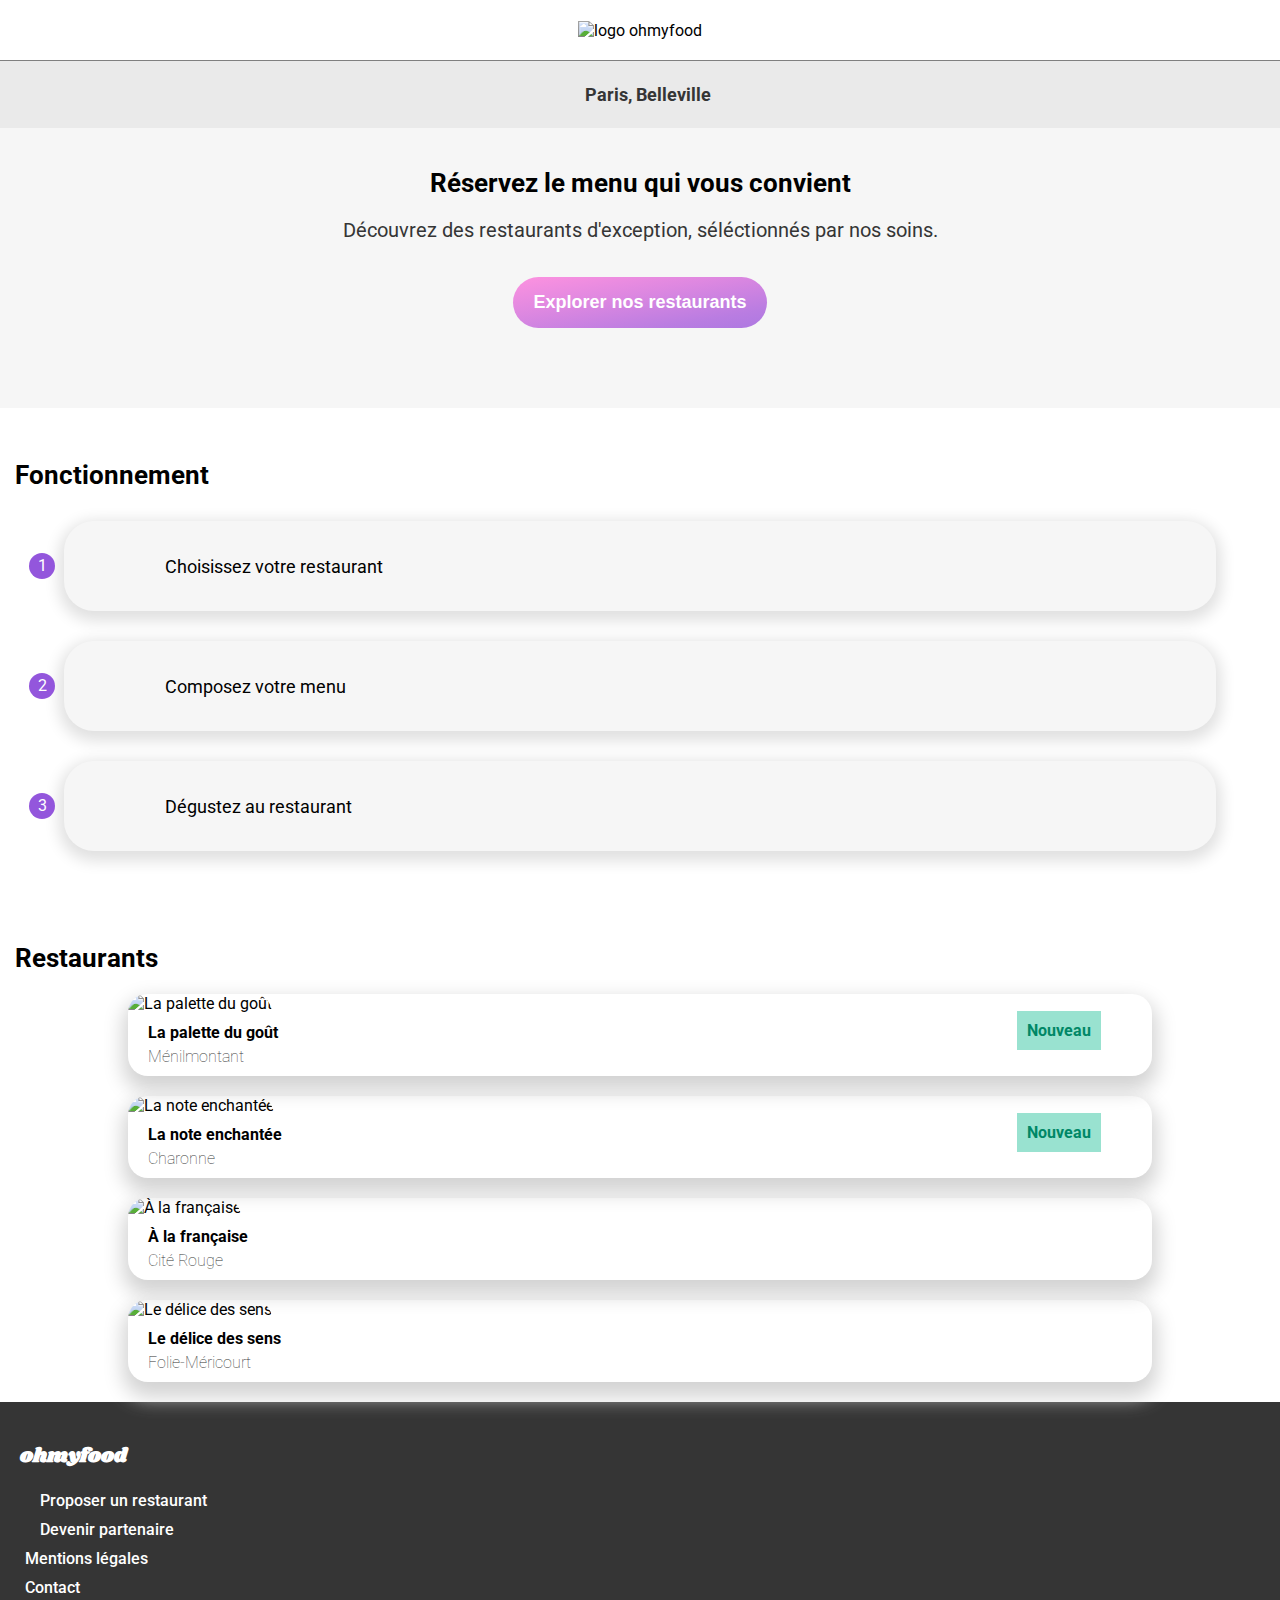
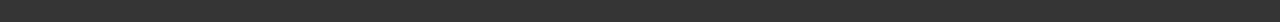
==== index.html @ 03c03e6a "creation footer" ====
<!DOCTYPE html>
<html lang="fr">
  <head>
    <meta charset="utf-8" />
    <meta name="viewport" content="width=device-width, initial-scale=1.0" />
    <meta name="title" content="Ohmyfood" />
    <meta name="description" content="Réservation de repas" />
    <title>Ohmyfood, trouvez le restaurant qu'il vous faut</title>
    <link rel="stylesheet" href="./css/styles.css" />
    <link rel="icon" href="./assets/logo/favicon.png" />
    <link
      rel="icon"
      type="image/png"
      sizes="32x32"
      href="./images/logo/favicon-32x32.png"
    />
    <link
      rel="icon"
      type="image/png"
      sizes="16x16"
      href="./images/logo/favicon-16x16.png"
    />
    <link
      rel="apple-touch-icon"
      sizes="180x180"
      href="./images/logo/favicon-180x180.png"
    />

    <link rel="stylesheet" href="style/normalize.css" />
    <link rel="stylesheet" href="style/style.css" />
    <script
      defer
      src="https://use.fontawesome.com/releases/v5.15.4/js/all.js"
      integrity="sha384-rOA1PnstxnOBLzCLMcre8ybwbTmemjzdNlILg8O7z1lUkLXozs4DHonlDtnE7fpc"
      crossorigin="anonymous"
    ></script>
  </head>
  <body>
    <header class="header">
      <a class="header__arrow" href="index.html">
        <i class="fas fa-arrow-left"></i
      ></a>
      <img
        class="header__logo"
        src="./images/logo/ohmyfood@2x.svg"
        alt="logo ohmyfood"
      />
    </header>

    <main class="main-wrapper">
      <section class="explore">
        <div class="banner-location">
          <i class="banner-location__icon fas fa-map-marker-alt"></i>
          <p class="banner-location__city">Paris, Belleville</p>
        </div>
        <div class="reserve">
          <h1 class="reserve__title">Réservez le menu qui vous convient</h1>
          <p class="reserve__subtitle">
            Découvrez des restaurants d'exception, séléctionnés par nos soins.
          </p>
          <button class="button-explore">Explorer nos restaurants</button>
        </div>
      </section>
      <section class="operations">
        <h2 class="operations__title">Fonctionnement</h2>
        <div class="operations__rows">
          <div class="operation-row">
            <span class="operation-row__step">1</span>
            <i class="operation-row__icon fas fa-mobile-alt"></i>
            <span class="operation-row__text">Choisissez votre restaurant</span>
          </div>
          <div class="operation-row">
            <span class="operation-row__step">2</span>
            <i class="operation-row__icon fas fa-list-ul"></i>
            <span class="operation-row__text">Composez votre menu</span>
          </div>
          <div class="operation-row">
            <span class="operation-row__step">3</span>
            <i class="operation-row__icon fas fa-store"></i>
            <span class="operation-row__text">Dégustez au restaurant</span>
          </div>
        </div>
      </section>
      <section class="restaurants">
        <h2 class="restaurants__title">Restaurants</h2>
        <div class="restaurants__cards">
          <div class="restaurant-card">
            <div class="restaurant-card__image">
              <img
                src="./images/restaurants/jay-wennington-N_Y88TWmGwA-unsplash.jpg"
                alt="La palette du goût"
              />
              <p class="restaurant-card__image__new">Nouveau</p>
            </div>
            <div class="restaurant-card__infos">
              <div class="restaurant-card__infos__text">
                <p class="restaurant-card__infos__text__title">
                  La palette du goût
                </p>
                <p class="restaurant-card__infos__text__address">
                  Ménilmontant
                </p>
              </div>
              <i class="restaurant-card__infos__heart far fa-heart"></i>
            </div>
          </div>

          <div class="restaurant-card">
            <div class="restaurant-card__image">
              <img
                src="./images/restaurants/stil-u2Lp8tXIcjw-unsplash.jpg"
                alt="La note enchantée"
              />
              <p class="restaurant-card__image__new">Nouveau</p>
            </div>
            <div class="restaurant-card__infos">
              <div class="restaurant-card__infos__text">
                <p class="restaurant-card__infos__text__title">
                  La note enchantée
                </p>
                <p class="restaurant-card__infos__text__address">Charonne</p>
              </div>
              <i class="restaurant-card__infos__heart far fa-heart"></i>
            </div>
          </div>

          <div class="restaurant-card">
            <div class="restaurant-card__image">
              <img
                src="./images/restaurants/toa-heftiba-DQKerTsQwi0-unsplash.jpg"
                alt="À la française"
              />
            </div>
            <div class="restaurant-card__infos">
              <div class="restaurant-card__infos__text">
                <p class="restaurant-card__infos__text__title">
                  À la française
                </p>
                <p class="restaurant-card__infos__text__address">Cité Rouge</p>
              </div>
              <i class="restaurant-card__infos__heart far fa-heart"></i>
            </div>
          </div>

          <div class="restaurant-card">
            <div class="restaurant-card__image">
              <img
                src="images/restaurants/louis-hansel-shotsoflouis-qNBGVyOCY8Q-unsplash.jpg"
                alt="Le délice des sens"
              />
            </div>
            <div class="restaurant-card__infos">
              <div class="restaurant-card__infos__text">
                <p class="restaurant-card__infos__text__title">
                  Le délice des sens
                </p>
                <p class="restaurant-card__infos__text__address">
                  Folie-Méricourt
                </p>
              </div>
              <i class="restaurant-card__infos__heart far fa-heart"></i>
            </div>
          </div>
        </div>
      </section>
    </main>

    <footer class="footer">
      <h5 class="footer__title">ohmyfood</h5>
      <p class="footer__text">
        <i class="fas fa-utensils"></i>
        <span>Proposer un restaurant</span>
      </p>
      <p class="footer__text">
        <i class="fas fa-hands-helping"></i><span>Devenir partenaire</span>
      </p>
      <p class="footer__text">Mentions légales</p>
      <p class="footer__text"><a href="mailto:example@mail.com">Contact</a></p>
    </footer>
  </body>
</html>
---- css/styles.css ----
@import url("https://fonts.googleapis.com/css2?family=Roboto:ital,wght@0,100;0,300;0,400;0,500;0,700;0,900;1,100;1,300;1,400;1,500;1,700;1,900&family=Shrikhand&display=swap");
body {
  font-family: "Roboto", sans-serif;
  margin: 0;
  padding: 0;
}

h1 {
  font-family: "Shrikhand", cursive;
  font-size: 26px;
}

h2 {
  font-size: 26px;
  padding-left: 15px;
}

h3 {
  font-family: "Shrikhand", cursive;
}

h4 {
  font-family: "Shrikhand", cursive;
}

h5 {
  font-family: "Shrikhand", cursive;
}

.banner-location {
  display: flex;
  align-items: center;
  justify-content: center;
  background-color: #eaeaea;
  color: #353535;
}
.banner-location__city {
  font-weight: bold;
  padding: 5px;
  font-size: 18px;
}
.banner-location__icon {
  font-size: 18px;
  padding-right: 15px;
}

.button-explore {
  background: linear-gradient(170deg, rgba(255, 121, 218, 0.8) 0%, rgba(215, 108, 219, 0.8) 40%, rgba(170, 94, 220, 0.8) 80%, rgba(155, 89, 220, 0.8) 100%);
  padding: 15px;
  padding-left: 20px;
  padding-right: 20px;
  color: white;
  font-size: 18px;
  font-weight: 600;
  border-radius: 35px;
  border: 0px;
}

.operation-row {
  background-color: #f6f6f6;
  height: 90px;
  width: 90%;
  margin: 0 auto;
  margin-bottom: 30px;
  display: flex;
  align-items: center;
  position: relative;
  border-radius: 30px;
  box-shadow: 0px 5px 15px 5px #e0e0e0;
}
.operation-row__step {
  background-color: #9356dc;
  color: white;
  padding: 3px;
  width: 20px;
  height: 20px;
  display: flex;
  justify-content: center;
  border-radius: 100%;
  position: relative;
  left: -3%;
  margin-right: 15px;
}
.operation-row__icon {
  width: 40px;
  margin-right: 20px;
  color: #353535;
}
.operation-row__text {
  font-size: 18px;
}

.restaurant-card {
  flex-basis: 80%;
  display: flex;
  flex-direction: column;
  border-radius: 20px;
  box-shadow: 0px 10px 20px 5px lightgrey;
  margin-bottom: 20px;
}
.restaurant-card__image {
  flex-basis: 70%;
  position: relative;
}
.restaurant-card__image__new {
  background-color: #99e2d0;
  padding: 10px;
  color: #008766;
  position: absolute;
  top: 5%;
  right: 5%;
  font-weight: bold;
}
.restaurant-card__image img {
  border-radius: 20px 20px 0px 0px;
  object-fit: cover;
  width: 100%;
  height: 200px;
}
.restaurant-card__infos {
  flex-basis: 30%;
  display: flex;
  align-items: center;
  justify-content: space-between;
  padding-left: 20px;
  padding-right: 20px;
}
.restaurant-card__infos__text__title {
  padding: 0;
  margin: 0;
  font-size: 16px;
  font-weight: bold;
  margin-top: 10px;
}
.restaurant-card__infos__text__address {
  margin-top: 5px;
  margin-bottom: 10px;
  color: #353535;
  font-weight: 100;
}
.restaurant-card__infos__heart {
  font-size: 32px;
}

.header {
  display: flex;
  justify-content: center;
  align-items: center;
  border-bottom: 1px solid gray;
  height: 60px;
}
.header__arrow {
  position: absolute;
  left: 5%;
  color: black;
  font-size: 20px;
}

.footer {
  background-color: #353535;
  color: white;
  padding-top: 5px;
  padding-left: 20px;
  font-weight: 500;
  font-size: 18;
  display: flex;
  flex-direction: column;
  padding-bottom: 20px;
}
.footer__title {
  font-size: 20px;
  margin-bottom: 15px;
}
.footer__text {
  margin: 5px;
}
.footer__text span {
  padding-left: 15px;
}
.footer__text a {
  text-decoration: none;
  color: white;
  margin-left: 0;
}

.background img {
  height: 250px;
  width: 100%;
  object-fit: cover;
}

.operations {
  padding-top: 30px;
  padding-bottom: 40px;
}
.operations__title {
  padding-bottom: 10px;
}
.restaurants__cards {
  display: flex;
  justify-content: center;
  flex-wrap: wrap;
}

.reserve {
  text-align: center;
  margin: 0 auto;
  padding-left: 20px;
  padding-right: 20px;
  background-color: #f6f6f6;
  padding: 30px;
  padding-top: 40px;
  padding-bottom: 80px;
}
.reserve__title {
  font-family: "Roboto", sans-serif;
  margin-top: 0;
  padding-left: 50px;
  padding-right: 50px;
}
.reserve__subtitle {
  padding-bottom: 15px;
  font-size: 20px;
  color: #353535;
}

/*# sourceMappingURL=styles.css.map */
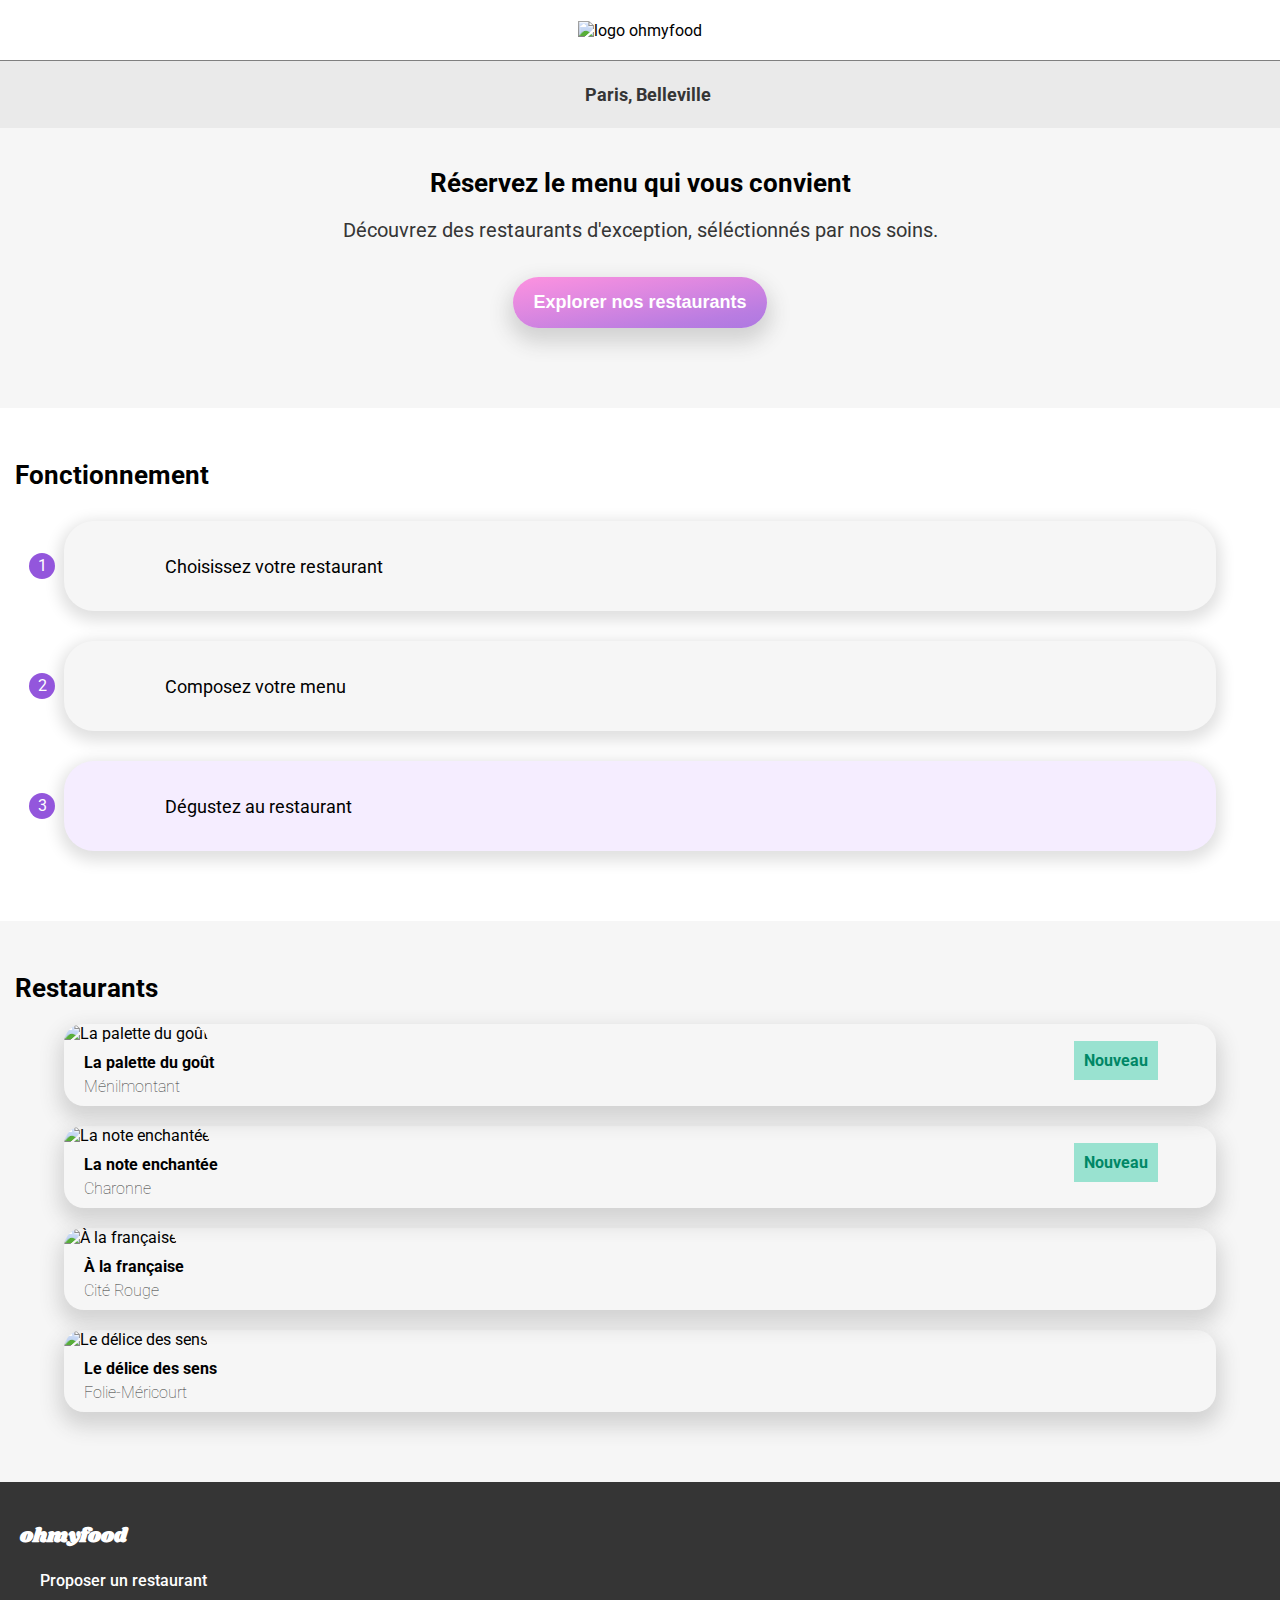
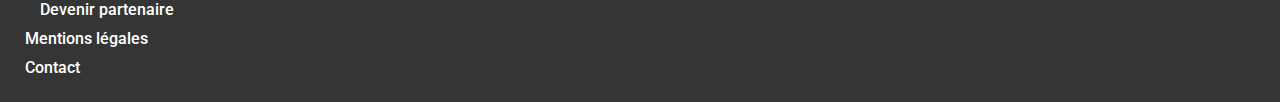
==== commit bff92485: "ajout gradient sur icone heart" ====
--- a/index.html
+++ b/index.html
@@ -29,17 +29,12 @@
     <link rel="stylesheet" href="style/normalize.css" />
     <link rel="stylesheet" href="style/style.css" />
     <script
-      defer
-      src="https://use.fontawesome.com/releases/v5.15.4/js/all.js"
-      integrity="sha384-rOA1PnstxnOBLzCLMcre8ybwbTmemjzdNlILg8O7z1lUkLXozs4DHonlDtnE7fpc"
+      src="https://kit.fontawesome.com/422528e6a9.js"
       crossorigin="anonymous"
     ></script>
   </head>
   <body>
     <header class="header">
-      <a class="header__arrow" href="index.html">
-        <i class="fas fa-arrow-left"></i
-      ></a>
       <img
         class="header__logo"
         src="./images/logo/ohmyfood@2x.svg"
@@ -58,7 +53,7 @@
           <p class="reserve__subtitle">
             Découvrez des restaurants d'exception, séléctionnés par nos soins.
           </p>
-          <button class="button-explore">Explorer nos restaurants</button>
+          <button class="button-submit">Explorer nos restaurants</button>
         </div>
       </section>
       <section class="operations">
@@ -74,9 +69,11 @@
             <i class="operation-row__icon fas fa-list-ul"></i>
             <span class="operation-row__text">Composez votre menu</span>
           </div>
-          <div class="operation-row">
+          <div class="operation-row operation-row--colored">
             <span class="operation-row__step">3</span>
-            <i class="operation-row__icon fas fa-store"></i>
+            <i
+              class="operation-row__icon operation-row__icon--colored fas fa-store"
+            ></i>
             <span class="operation-row__text">Dégustez au restaurant</span>
           </div>
         </div>
@@ -84,7 +81,7 @@
       <section class="restaurants">
         <h2 class="restaurants__title">Restaurants</h2>
         <div class="restaurants__cards">
-          <div class="restaurant-card">
+          <a href="#" class="restaurant-card">
             <div class="restaurant-card__image">
               <img
                 src="./images/restaurants/jay-wennington-N_Y88TWmGwA-unsplash.jpg"
@@ -101,11 +98,16 @@
                   Ménilmontant
                 </p>
               </div>
-              <i class="restaurant-card__infos__heart far fa-heart"></i>
+              <div class="hearts">
+                <i class="hearts__icon hearts__icon--empty far fa-heart"></i>
+                <i
+                  class="hearts__icon hearts__icon--fillfulled fas fa-heart"
+                ></i>
+              </div>
             </div>
-          </div>
+          </a>
 
-          <div class="restaurant-card">
+          <a href="#" class="restaurant-card">
             <div class="restaurant-card__image">
               <img
                 src="./images/restaurants/stil-u2Lp8tXIcjw-unsplash.jpg"
@@ -120,11 +122,16 @@
                 </p>
                 <p class="restaurant-card__infos__text__address">Charonne</p>
               </div>
-              <i class="restaurant-card__infos__heart far fa-heart"></i>
+              <div class="hearts">
+                <i class="hearts__icon hearts__icon--empty far fa-heart"></i>
+                <i
+                  class="hearts__icon hearts__icon--fillfulled fas fa-heart"
+                ></i>
+              </div>
             </div>
-          </div>
+          </a>
 
-          <div class="restaurant-card">
+          <a href="#" class="restaurant-card">
             <div class="restaurant-card__image">
               <img
                 src="./images/restaurants/toa-heftiba-DQKerTsQwi0-unsplash.jpg"
@@ -138,11 +145,16 @@
                 </p>
                 <p class="restaurant-card__infos__text__address">Cité Rouge</p>
               </div>
-              <i class="restaurant-card__infos__heart far fa-heart"></i>
+              <div class="hearts">
+                <i class="hearts__icon hearts__icon--empty far fa-heart"></i>
+                <i
+                  class="hearts__icon hearts__icon--fillfulled fas fa-heart"
+                ></i>
+              </div>
             </div>
-          </div>
+          </a>
 
-          <div class="restaurant-card">
+          <a href="#" class="restaurant-card">
             <div class="restaurant-card__image">
               <img
                 src="images/restaurants/louis-hansel-shotsoflouis-qNBGVyOCY8Q-unsplash.jpg"
@@ -158,9 +170,14 @@
                   Folie-Méricourt
                 </p>
               </div>
-              <i class="restaurant-card__infos__heart far fa-heart"></i>
+              <div class="restaurant-card__infos__heart hearts">
+                <i class="hearts__icon hearts__icon--empty far fa-heart"></i>
+                <i
+                  class="hearts__icon hearts__icon--fillfulled fa fa-heart"
+                ></i>
+              </div>
             </div>
-          </div>
+          </a>
         </div>
       </section>
     </main>
--- a/css/styles.css
+++ b/css/styles.css
@@ -1,10 +1,45 @@
 @import url("https://fonts.googleapis.com/css2?family=Roboto:ital,wght@0,100;0,300;0,400;0,500;0,700;0,900;1,100;1,300;1,400;1,500;1,700;1,900&family=Shrikhand&display=swap");
+@keyframes heart-beat {
+  10% {
+    transform: scale(1.2);
+  }
+  20% {
+    transform: scale(1.05);
+  }
+  40% {
+    transform: scale(1.2);
+  }
+  60% {
+    transform: scale(1.05);
+  }
+  80% {
+    transform: scale(1.2);
+  }
+  100% {
+    transform: scale(1);
+  }
+}
+@keyframes appearFromRight {
+  from {
+    width: 0%;
+    flex-basis: 0%;
+  }
+  to {
+    width: 20%;
+    flex-basis: 20%;
+  }
+}
 body {
   font-family: "Roboto", sans-serif;
   margin: 0;
   padding: 0;
 }
 
+a {
+  text-decoration: none;
+  color: black;
+}
+
 h1 {
   font-family: "Shrikhand", cursive;
   font-size: 26px;
@@ -44,7 +79,7 @@
   padding-right: 15px;
 }
 
-.button-explore {
+.button-submit {
   background: linear-gradient(170deg, rgba(255, 121, 218, 0.8) 0%, rgba(215, 108, 219, 0.8) 40%, rgba(170, 94, 220, 0.8) 80%, rgba(155, 89, 220, 0.8) 100%);
   padding: 15px;
   padding-left: 20px;
@@ -54,6 +89,7 @@
   font-weight: 600;
   border-radius: 35px;
   border: 0px;
+  box-shadow: 0px 10px 20px 5px lightgrey;
 }
 
 .operation-row {
@@ -68,6 +104,9 @@
   border-radius: 30px;
   box-shadow: 0px 5px 15px 5px #e0e0e0;
 }
+.operation-row--colored {
+  background-color: #f5edff;
+}
 .operation-row__step {
   background-color: #9356dc;
   color: white;
@@ -86,12 +125,15 @@
   margin-right: 20px;
   color: #353535;
 }
+.operation-row__icon--colored {
+  color: #9356dc;
+}
 .operation-row__text {
   font-size: 18px;
 }
 
 .restaurant-card {
-  flex-basis: 80%;
+  flex-basis: 90%;
   display: flex;
   flex-direction: column;
   border-radius: 20px;
@@ -138,8 +180,123 @@
   color: #353535;
   font-weight: 100;
 }
-.restaurant-card__infos__heart {
+.menu-card {
+  border-radius: 20px;
+  flex-basis: 85%;
+  padding-left: 20px;
+  margin-bottom: 20px;
+  border: 1px solid #eaeaea;
+  display: flex;
+  box-shadow: 0px 5px 15px 5px #e0e0e0;
+  text-overflow: ellipsis;
+  overflow: hidden;
+  position: relative;
+}
+.menu-card:hover .menu-card__infos {
+  max-width: 80%;
+}
+.menu-card:hover .menu-card__infos__bottom__description {
+  position: relative;
+}
+.menu-card:hover .menu-card__infos__dish-name {
+  position: relative;
+}
+.menu-card:hover .menu-card__checkbox {
+  flex-basis: 20%;
+}
+.menu-card:hover .menu-card__checkbox .menu-card__icon {
+  visibility: visible;
+  opacity: 1;
+  transform: rotate(0deg);
+}
+.menu-card__infos {
+  flex-basis: 100%;
+  max-width: 100%;
+  transition: all 600ms;
+}
+.menu-card__infos__dish-name {
+  font-size: 20px;
+  font-weight: bold;
+  margin-bottom: 5px;
+  margin-top: 10px;
+  white-space: nowrap;
+  overflow: hidden;
+  text-overflow: ellipsis;
+  max-width: 100%;
+}
+.menu-card__infos__bottom {
+  display: flex;
+  justify-content: space-between;
+  align-items: center;
+  padding-right: 30px;
+}
+.menu-card__infos__bottom__description {
+  margin-top: 0;
+  font-weight: 300;
+  white-space: nowrap;
+  overflow: hidden;
+  max-width: 100%;
+  text-overflow: ellipsis;
+}
+.menu-card__infos__bottom__price {
+  margin-top: 0;
+  font-weight: bold;
+}
+.menu-card__checkbox {
+  transition: all 600ms;
+  display: flex;
+  width: 0;
+  flex-basis: 0;
+  background-color: #99e2d0;
+  border-radius: 0px 20px 20px 0px;
+  justify-content: center;
+  align-items: center;
+}
+.menu-card__icon {
+  opacity: 0;
+  transition: all 600ms;
+  visibility: hidden;
+  transform: rotate(-180deg);
+  color: white;
   font-size: 32px;
+}
+
+.main-wrapper {
+  padding: 0px;
+  margin: 0px;
+  background-color: #f6f6f6;
+}
+
+.hearts {
+  width: 40px;
+  position: relative;
+  height: 40px;
+  display: flex;
+  align-items: center;
+  justify-content: center;
+}
+.hearts__icon {
+  position: absolute;
+  transition: all 300ms;
+  font-size: 32px;
+  cursor: pointer;
+}
+.hearts__icon--fillfulled {
+  background: linear-gradient(to bottom left, #9356dc, #ff79da);
+  background-clip: text;
+  -webkit-background-clip: text;
+  -moz-background-clip: text;
+  color: transparent;
+  opacity: 0;
+  transition: all 200ms;
+  font-size: 34px;
+}
+.hearts__icon--fillfulled:hover {
+  transition: opacity 500ms;
+  opacity: 1;
+  transform: scale(1);
+  animation-delay: 300ms;
+  animation: heart-beat 700ms linear;
 }
 
 .header {
@@ -152,8 +309,10 @@
 .header__arrow {
   position: absolute;
   left: 5%;
+}
+.header__arrow svg {
   color: black;
-  font-size: 20px;
+  font-size: 30px;
 }
 
 .footer {
@@ -192,9 +351,14 @@
 .operations {
   padding-top: 30px;
   padding-bottom: 40px;
+  background-color: white;
 }
 .operations__title {
   padding-bottom: 10px;
+}
+.restaurants {
+  padding-top: 30px;
+  padding-bottom: 50px;
 }
 .restaurants__cards {
   display: flex;
@@ -224,4 +388,46 @@
   color: #353535;
 }
 
+.menu {
+  border-radius: 30px 30px 0px 0px;
+  transform: translateY(-50px);
+  background-color: #f6f6f6;
+  padding-bottom: 20px;
+}
+.menu__title {
+  display: flex;
+  justify-content: space-between;
+  align-items: center;
+  padding: 20px;
+}
+.menu__title__restaurant-name {
+  font-size: 30px;
+}
+.menu__subtitle {
+  font-size: 18px;
+  font-weight: 300;
+  padding-bottom: 5px;
+  margin-bottom: 0;
+}
+.menu__underline {
+  margin-left: 15px;
+  width: 50px;
+  height: 4px;
+  background-color: #99e2d0;
+  margin-bottom: 25px;
+}
+.menu__dishes {
+  display: flex;
+  flex-wrap: wrap;
+  justify-content: center;
+}
+.menu__purchase {
+  display: flex;
+  justify-content: center;
+  padding-top: 40px;
+}
+.menu__purchase button {
+  width: 200px;
+}
+
 /*# sourceMappingURL=styles.css.map */
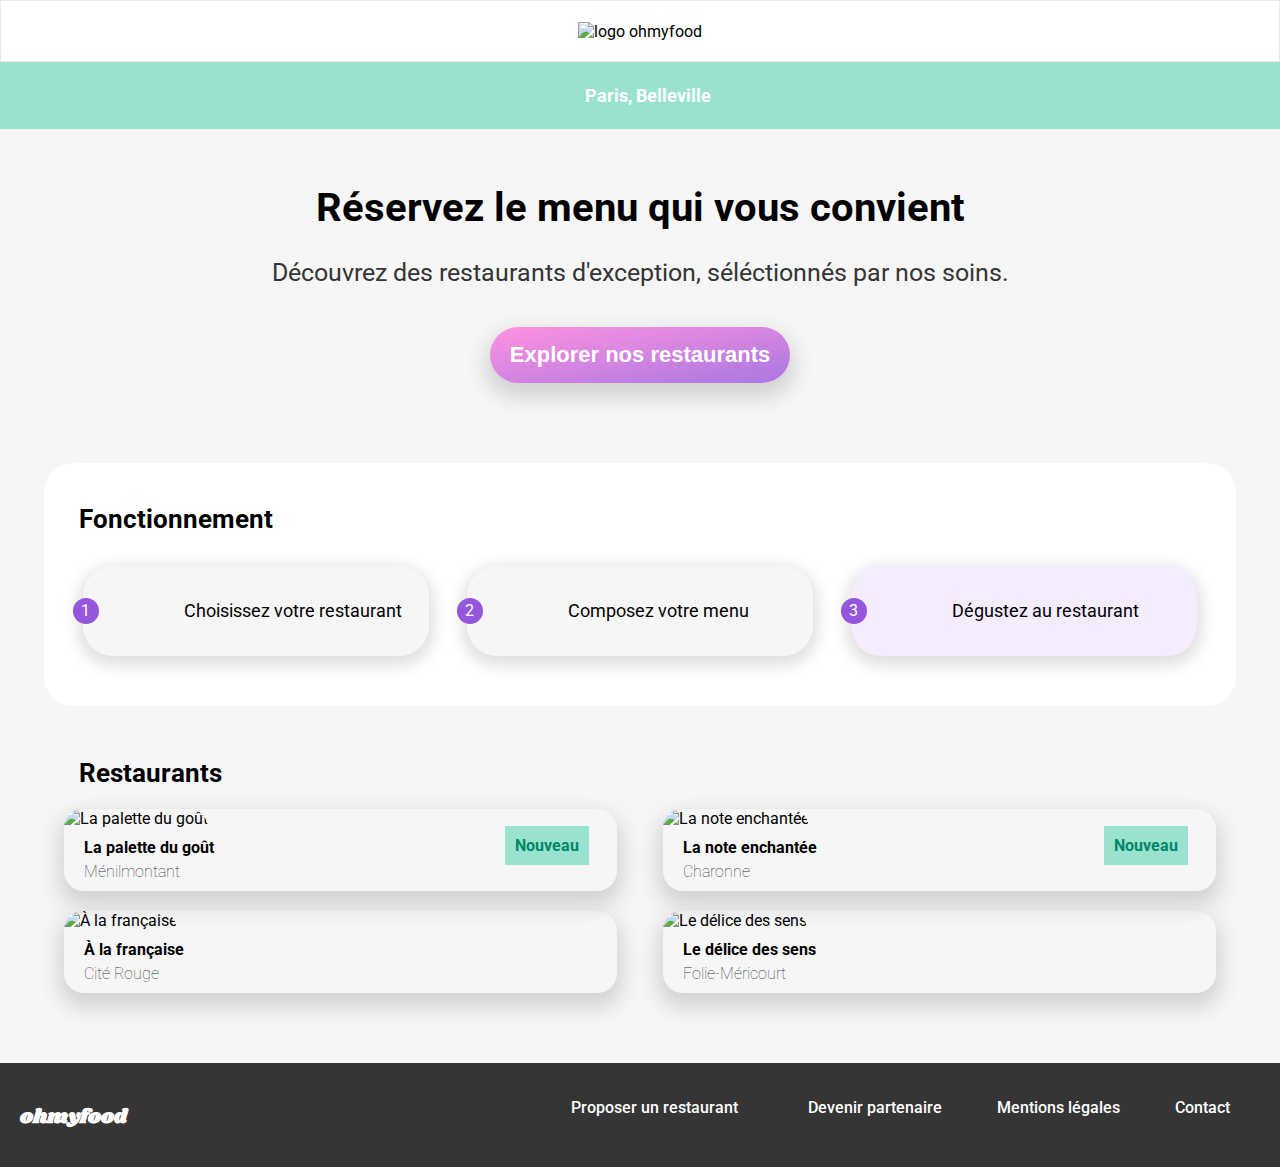
==== commit 494de5fd: "finalisation responsive sur homepage" ====
--- a/index.html
+++ b/index.html
@@ -41,13 +41,12 @@
         alt="logo ohmyfood"
       />
     </header>
-
-    <main class="main-wrapper">
+    <main class="main-wrapper homepage">
+      <section class="banner-location">
+        <i class="banner-location__icon fas fa-map-marker-alt"></i>
+        <p class="banner-location__city">Paris, Belleville</p>
+      </section>
       <section class="explore">
-        <div class="banner-location">
-          <i class="banner-location__icon fas fa-map-marker-alt"></i>
-          <p class="banner-location__city">Paris, Belleville</p>
-        </div>
         <div class="reserve">
           <h1 class="reserve__title">Réservez le menu qui vous convient</h1>
           <p class="reserve__subtitle">
@@ -81,7 +80,7 @@
       <section class="restaurants">
         <h2 class="restaurants__title">Restaurants</h2>
         <div class="restaurants__cards">
-          <a href="#" class="restaurant-card">
+          <a href="lapalettedugout.html" class="restaurant-card">
             <div class="restaurant-card__image">
               <img
                 src="./images/restaurants/jay-wennington-N_Y88TWmGwA-unsplash.jpg"
@@ -107,7 +106,7 @@
             </div>
           </a>
 
-          <a href="#" class="restaurant-card">
+          <a href="lanoteenchantee.html" class="restaurant-card">
             <div class="restaurant-card__image">
               <img
                 src="./images/restaurants/stil-u2Lp8tXIcjw-unsplash.jpg"
@@ -131,7 +130,7 @@
             </div>
           </a>
 
-          <a href="#" class="restaurant-card">
+          <a href="alafrancaise.html" class="restaurant-card">
             <div class="restaurant-card__image">
               <img
                 src="./images/restaurants/toa-heftiba-DQKerTsQwi0-unsplash.jpg"
@@ -154,7 +153,7 @@
             </div>
           </a>
 
-          <a href="#" class="restaurant-card">
+          <a href="delicedessens.html" class="restaurant-card">
             <div class="restaurant-card__image">
               <img
                 src="images/restaurants/louis-hansel-shotsoflouis-qNBGVyOCY8Q-unsplash.jpg"
@@ -181,18 +180,21 @@
         </div>
       </section>
     </main>
-
     <footer class="footer">
       <h5 class="footer__title">ohmyfood</h5>
-      <p class="footer__text">
-        <i class="fas fa-utensils"></i>
-        <span>Proposer un restaurant</span>
-      </p>
-      <p class="footer__text">
-        <i class="fas fa-hands-helping"></i><span>Devenir partenaire</span>
-      </p>
-      <p class="footer__text">Mentions légales</p>
-      <p class="footer__text"><a href="mailto:example@mail.com">Contact</a></p>
+      <div class="footer__links">
+        <p class="footer__links__link">
+          <i class="fas fa-utensils"></i>
+          <span>Proposer un restaurant</span>
+        </p>
+        <p class="footer__links__link">
+          <i class="fas fa-hands-helping"></i><span>Devenir partenaire</span>
+        </p>
+        <p class="footer__links__link">Mentions légales</p>
+        <p class="footer__links__link">
+          <a href="mailto:example@mail.com">Contact</a>
+        </p>
+      </div>
     </footer>
   </body>
 </html>
--- a/css/styles.css
+++ b/css/styles.css
@@ -19,20 +19,21 @@
     transform: scale(1);
   }
 }
-@keyframes appearFromRight {
+@keyframes appear-slowly-from-top {
   from {
-    width: 0%;
-    flex-basis: 0%;
+    opacity: 0;
+    transform: translateY(-30px);
   }
   to {
-    width: 20%;
-    flex-basis: 20%;
+    opacity: 1;
+    transform: translateY(0px);
   }
 }
 body {
   font-family: "Roboto", sans-serif;
   margin: 0;
   padding: 0;
+  background-color: #f6f6f6;
 }
 
 a {
@@ -77,6 +78,12 @@
 .banner-location__icon {
   font-size: 18px;
   padding-right: 15px;
+}
+@media screen and (min-width: 992px) {
+  .banner-location {
+    color: white;
+    background: #99e2d0;
+  }
 }
 
 .button-submit {
@@ -91,11 +98,17 @@
   border: 0px;
   box-shadow: 0px 10px 20px 5px lightgrey;
 }
+@media screen and (min-width: 992px) {
+  .button-submit {
+    font-size: 22px;
+  }
+}
 
 .operation-row {
   background-color: #f6f6f6;
   height: 90px;
   width: 90%;
+  max-width: 500px;
   margin: 0 auto;
   margin-bottom: 30px;
   display: flex;
@@ -130,6 +143,11 @@
 }
 .operation-row__text {
   font-size: 18px;
+}
+@media screen and (min-width: 992px) {
+  .operation-row {
+    flex-basis: 30%;
+  }
 }
 
 .restaurant-card {
@@ -180,6 +198,12 @@
   color: #353535;
   font-weight: 100;
 }
+@media screen and (min-width: 992px) {
+  .restaurant-card {
+    flex-basis: 48%;
+  }
+}
+
 .menu-card {
   border-radius: 20px;
   flex-basis: 85%;
@@ -260,11 +284,21 @@
   color: white;
   font-size: 32px;
 }
+@media screen and (min-width: 992px) {
+  .menu-card {
+    flex-basis: 65%;
+  }
+}
 
 .main-wrapper {
   padding: 0px;
   margin: 0px;
   background-color: #f6f6f6;
+  max-width: 100%;
+  height: 100%;
+  max-width: 1600px;
+  margin: 0 auto;
+  box-shadow: 0px 10px 20px 5px lightgrey;
 }
 
 .hearts {
@@ -303,49 +337,80 @@
   display: flex;
   justify-content: center;
   align-items: center;
-  border-bottom: 1px solid gray;
   height: 60px;
+  background-color: white;
+  max-width: 1600px;
+  margin: 0 auto;
+  position: relative;
 }
 .header__arrow {
   position: absolute;
   left: 5%;
-}
-.header__arrow svg {
-  color: black;
-  font-size: 30px;
+  font-size: 25px;
+}
+@media screen and (min-width: 992px) {
+  .header {
+    border: 1px solid #eaeaea;
+  }
+  .header__arrow {
+    left: 30%;
+  }
 }
 
 .footer {
   background-color: #353535;
   color: white;
   padding-top: 5px;
-  padding-left: 20px;
   font-weight: 500;
   font-size: 18;
   display: flex;
   flex-direction: column;
+  max-width: 1600px;
+  margin: 0 auto;
   padding-bottom: 20px;
 }
 .footer__title {
   font-size: 20px;
+  padding-left: 20px;
   margin-bottom: 15px;
 }
-.footer__text {
+.footer__links {
+  padding-left: 20px;
+}
+.footer__links__link {
   margin: 5px;
 }
-.footer__text span {
+.footer__links__link span {
   padding-left: 15px;
 }
-.footer__text a {
+.footer__links__link a {
   text-decoration: none;
   color: white;
   margin-left: 0;
 }
-
-.background img {
+@media screen and (min-width: 992px) {
+  .footer {
+    flex-direction: row;
+    justify-content: space-between;
+    align-items: center;
+  }
+  .footer__links {
+    display: flex;
+  }
+  .footer__links__link {
+    margin-right: 50px;
+  }
+}
+
+.banner img {
   height: 250px;
   width: 100%;
   object-fit: cover;
+}
+@media screen and (min-width: 768px) {
+  .banner {
+    display: none;
+  }
 }
 
 .operations {
@@ -356,6 +421,18 @@
 .operations__title {
   padding-bottom: 10px;
 }
+@media screen and (min-width: 992px) {
+  .operations {
+    max-width: 90%;
+    margin: 0 auto;
+    border-radius: 30px;
+    padding: 20px;
+  }
+  .operations__rows {
+    display: flex;
+  }
+}
+
 .restaurants {
   padding-top: 30px;
   padding-bottom: 50px;
@@ -364,6 +441,15 @@
   display: flex;
   justify-content: center;
   flex-wrap: wrap;
+}
+@media screen and (min-width: 992px) {
+  .restaurants {
+    max-width: 90%;
+    margin: 0 auto;
+  }
+  .restaurants__cards {
+    justify-content: space-between;
+  }
 }
 
 .reserve {
@@ -387,12 +473,25 @@
   font-size: 20px;
   color: #353535;
 }
+@media screen and (min-width: 992px) {
+  .reserve__title {
+    margin-top: 15px;
+    font-size: 40px;
+  }
+  .reserve__subtitle {
+    padding-bottom: 15px;
+    font-size: 25px;
+    color: #353535;
+  }
+}
 
 .menu {
   border-radius: 30px 30px 0px 0px;
   transform: translateY(-50px);
   background-color: #f6f6f6;
   padding-bottom: 20px;
+  max-width: 1100px;
+  margin: 0 auto;
 }
 .menu__title {
   display: flex;
@@ -420,6 +519,49 @@
   display: flex;
   flex-wrap: wrap;
   justify-content: center;
+  max-width: 800px;
+  margin: 0 auto;
+}
+.menu__dishes a {
+  opacity: 0;
+  animation: appear-slowly-from-top 400ms linear;
+  animation-fill-mode: forwards;
+}
+.menu__dishes--entrees {
+  animation-delay: 1s;
+}
+.menu__dishes--entrees a:nth-child(1) {
+  animation-delay: 300ms;
+}
+.menu__dishes--entrees a:nth-child(2) {
+  animation-delay: 600ms;
+}
+.menu__dishes--entrees a:nth-child(3) {
+  animation-delay: 900ms;
+}
+.menu__dishes--plats {
+  animation-delay: 1500ms;
+}
+.menu__dishes--plats a:nth-child(1) {
+  animation-delay: 1200ms;
+}
+.menu__dishes--plats a:nth-child(2) {
+  animation-delay: 1500ms;
+}
+.menu__dishes--plats a:nth-child(3) {
+  animation-delay: 1800ms;
+}
+.menu__dishes--desserts {
+  animation-delay: 2000ms;
+}
+.menu__dishes--desserts a:nth-child(1) {
+  animation-delay: 2100ms;
+}
+.menu__dishes--desserts a:nth-child(2) {
+  animation-delay: 2400ms;
+}
+.menu__dishes--desserts a:nth-child(3) {
+  animation-delay: 2700ms;
 }
 .menu__purchase {
   display: flex;
@@ -429,5 +571,21 @@
 .menu__purchase button {
   width: 200px;
 }
+@media screen and (min-width: 768px) {
+  .menu {
+    border-radius: 30px;
+    opacity: 0.93;
+    transform: translateY(0px);
+  }
+}
+
+@media screen and (min-width: 768px) {
+  .delice-des-sens {
+    background-image: url("./../images/restaurants/louis-hansel-shotsoflouis-qNBGVyOCY8Q-unsplash.jpg");
+    background-size: cover;
+    padding-top: 50px;
+    padding-bottom: 50px;
+  }
+}
 
 /*# sourceMappingURL=styles.css.map */
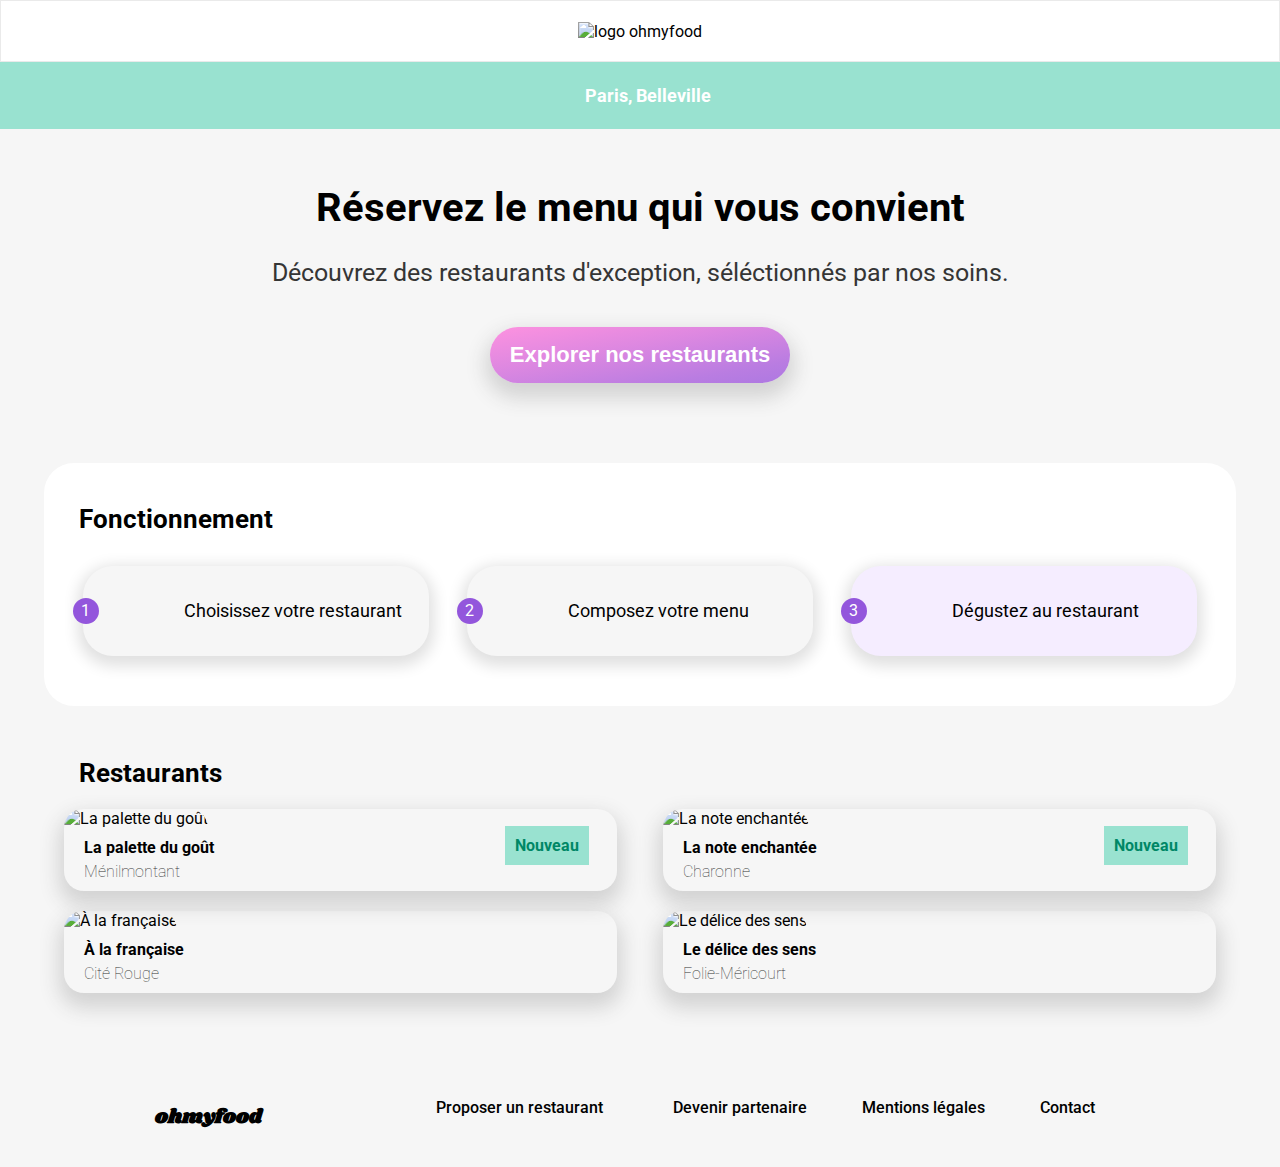
==== commit 192e62a8: "correction de bug mineurs lié a l'integration du responsive" ====
--- a/index.html
+++ b/index.html
@@ -180,14 +180,14 @@
         </div>
       </section>
     </main>
-    <footer class="footer">
+    <footer class="footer footer--tertiary">
       <h5 class="footer__title">ohmyfood</h5>
       <div class="footer__links">
         <p class="footer__links__link">
           <i class="fas fa-utensils"></i>
           <span>Proposer un restaurant</span>
         </p>
-        <p class="footer__links__link">
+        <p class="footer__links__link footer__links__link--dark">
           <i class="fas fa-hands-helping"></i><span>Devenir partenaire</span>
         </p>
         <p class="footer__links__link">Mentions légales</p>
--- a/css/styles.css
+++ b/css/styles.css
@@ -33,7 +33,7 @@
   font-family: "Roboto", sans-serif;
   margin: 0;
   padding: 0;
-  background-color: #f6f6f6;
+  background-color: #d5d0d0;
 }
 
 a {
@@ -296,9 +296,8 @@
   background-color: #f6f6f6;
   max-width: 100%;
   height: 100%;
-  max-width: 1600px;
+  max-width: 1980px;
   margin: 0 auto;
-  box-shadow: 0px 10px 20px 5px lightgrey;
 }
 
 .hearts {
@@ -339,7 +338,7 @@
   align-items: center;
   height: 60px;
   background-color: white;
-  max-width: 1600px;
+  max-width: 1980px;
   margin: 0 auto;
   position: relative;
 }
@@ -365,7 +364,7 @@
   font-size: 18;
   display: flex;
   flex-direction: column;
-  max-width: 1600px;
+  max-width: 1980px;
   margin: 0 auto;
   padding-bottom: 20px;
 }
@@ -391,14 +390,19 @@
 @media screen and (min-width: 992px) {
   .footer {
     flex-direction: row;
-    justify-content: space-between;
+    justify-content: space-evenly;
     align-items: center;
+    background-color: #f6f6f6;
+    color: black;
   }
   .footer__links {
     display: flex;
   }
   .footer__links__link {
     margin-right: 50px;
+  }
+  .footer__links__link a {
+    color: black;
   }
 }
 
@@ -407,7 +411,7 @@
   width: 100%;
   object-fit: cover;
 }
-@media screen and (min-width: 768px) {
+@media screen and (min-width: 992px) {
   .banner {
     display: none;
   }
@@ -490,7 +494,7 @@
   transform: translateY(-50px);
   background-color: #f6f6f6;
   padding-bottom: 20px;
-  max-width: 1100px;
+  max-width: 992px;
   margin: 0 auto;
 }
 .menu__title {
@@ -571,15 +575,24 @@
 .menu__purchase button {
   width: 200px;
 }
-@media screen and (min-width: 768px) {
+@media screen and (min-width: 992px) {
   .menu {
+    box-shadow: 0px 20px 30px 5px rgba(0, 0, 0, 0.5);
+    animation: appear-slowly-from-top 800ms linear;
+    border: 1px solid #353535;
     border-radius: 30px;
     opacity: 0.93;
     transform: translateY(0px);
   }
-}
-
-@media screen and (min-width: 768px) {
+  .menu__subtitle {
+    margin-left: 60px;
+  }
+  .menu__underline {
+    margin-left: 80px;
+  }
+}
+
+@media screen and (min-width: 992px) {
   .delice-des-sens {
     background-image: url("./../images/restaurants/louis-hansel-shotsoflouis-qNBGVyOCY8Q-unsplash.jpg");
     background-size: cover;
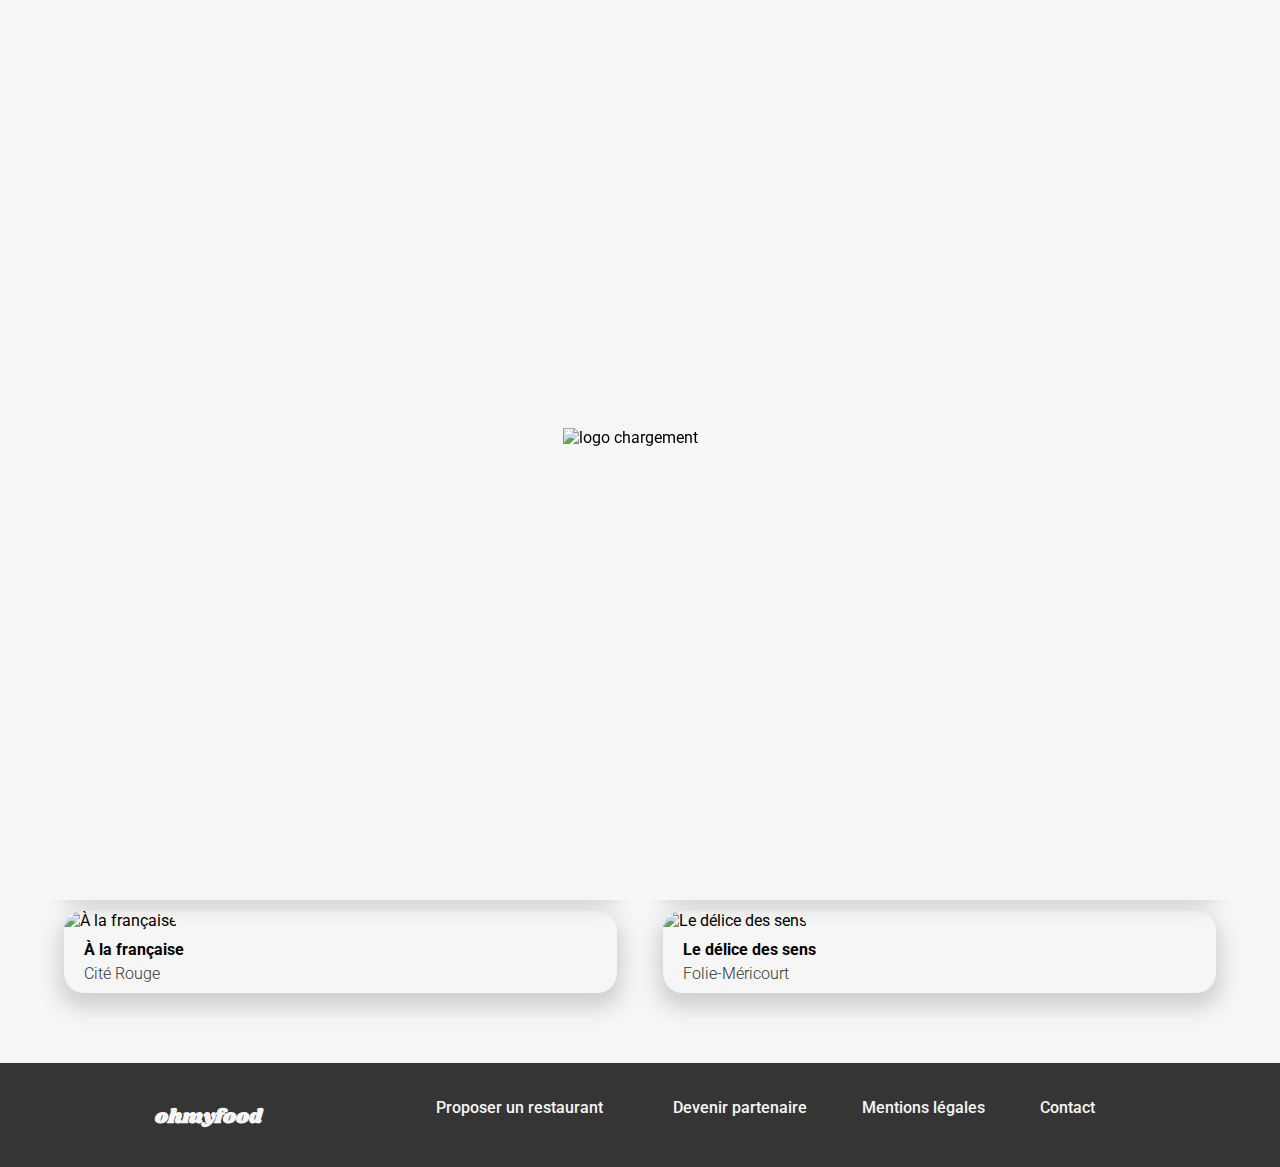
==== commit 84015a64: "creation loader pour homepage" ====
--- a/index.html
+++ b/index.html
@@ -34,6 +34,15 @@
     ></script>
   </head>
   <body>
+    <div class="loading">
+      <div class="loading__container">
+        <div class="loading__container__logo">
+          <img src="./images/logo/ohmyfood.png" alt="logo chargement" />
+        </div>
+        <div class="loading__container__loader"></div>
+      </div>
+    </div>
+
     <header class="header">
       <img
         class="header__logo"
@@ -180,18 +189,20 @@
         </div>
       </section>
     </main>
-    <footer class="footer footer--tertiary">
+    <footer class="footer footer--darker">
       <h5 class="footer__title">ohmyfood</h5>
-      <div class="footer__links">
-        <p class="footer__links__link">
+      <div class="footer__links footer--darker__links">
+        <p class="footer__links__link footer--darker__links__link">
           <i class="fas fa-utensils"></i>
           <span>Proposer un restaurant</span>
         </p>
-        <p class="footer__links__link footer__links__link--dark">
+        <p class="footer__links__link footer--darker__links__link">
           <i class="fas fa-hands-helping"></i><span>Devenir partenaire</span>
         </p>
-        <p class="footer__links__link">Mentions légales</p>
-        <p class="footer__links__link">
+        <p class="footer__links__link footer--darker__links__link">
+          Mentions légales
+        </p>
+        <p class="footer__links__link footer--darker__links__link">
           <a href="mailto:example@mail.com">Contact</a>
         </p>
       </div>
--- a/css/styles.css
+++ b/css/styles.css
@@ -1,15 +1,21 @@
 @import url("https://fonts.googleapis.com/css2?family=Roboto:ital,wght@0,100;0,300;0,400;0,500;0,700;0,900;1,100;1,300;1,400;1,500;1,700;1,900&family=Shrikhand&display=swap");
 @keyframes heart-beat {
   10% {
+    transform: scale(0.4);
+  }
+  20% {
+    transform: scale(0.6);
+  }
+  40% {
+    transform: scale(0.8);
+  }
+  50% {
+    transform: scale(1.05);
+  }
+  60% {
     transform: scale(1.2);
   }
-  20% {
-    transform: scale(1.05);
-  }
-  40% {
-    transform: scale(1.2);
-  }
-  60% {
+  70% {
     transform: scale(1.05);
   }
   80% {
@@ -27,6 +33,53 @@
   to {
     opacity: 1;
     transform: translateY(0px);
+  }
+}
+@keyframes loading-disappear {
+  from {
+    opacity: 1;
+    transform: translateY(0px);
+  }
+  to {
+    opacity: 0;
+    transform: translateY(-30px);
+    visibility: hidden;
+  }
+}
+@keyframes loading-anim {
+  0% {
+    width: 0;
+  }
+  100% {
+    width: 100%;
+  }
+}
+@keyframes coli1 {
+  0% {
+    transform: rotate(-45deg) translateX(0px);
+    opacity: 0.7;
+  }
+  100% {
+    transform: rotate(-45deg) translateX(-45px);
+    opacity: 0;
+  }
+}
+@keyframes coli2 {
+  0% {
+    transform: rotate(45deg) translateX(0px);
+    opacity: 1;
+  }
+  100% {
+    transform: rotate(45deg) translateX(-45px);
+    opacity: 0.7;
+  }
+}
+@keyframes pulse {
+  0% {
+    opacity: 0.5;
+  }
+  to {
+    opacity: 1;
   }
 }
 body {
@@ -92,11 +145,19 @@
   padding-left: 20px;
   padding-right: 20px;
   color: white;
-  font-size: 18px;
+  font-size: 16px;
   font-weight: 600;
   border-radius: 35px;
   border: 0px;
-  box-shadow: 0px 10px 20px 5px lightgrey;
+  transform: translateY(0px);
+  transition: all 400ms;
+  cursor: pointer;
+  box-shadow: 0px 10px 20px 5px #d0d0d0;
+}
+.button-submit:hover {
+  box-shadow: 0px 20px 30px 5px #b6b6b6;
+  opacity: 0.85;
+  transform: translateY(-5px);
 }
 @media screen and (min-width: 992px) {
   .button-submit {
@@ -155,8 +216,13 @@
   display: flex;
   flex-direction: column;
   border-radius: 20px;
-  box-shadow: 0px 10px 20px 5px lightgrey;
+  box-shadow: 0px 10px 20px 5px #d0d0d0;
   margin-bottom: 20px;
+  transition: 300ms all;
+}
+.restaurant-card:hover {
+  box-shadow: 0px 20px 30px 10px #9d9d9d;
+  transform: scale(1.005);
 }
 .restaurant-card__image {
   flex-basis: 70%;
@@ -196,7 +262,7 @@
   margin-top: 5px;
   margin-bottom: 10px;
   color: #353535;
-  font-weight: 100;
+  font-weight: 300;
 }
 @media screen and (min-width: 992px) {
   .restaurant-card {
@@ -328,8 +394,68 @@
   transition: opacity 500ms;
   opacity: 1;
   transform: scale(1);
-  animation-delay: 300ms;
-  animation: heart-beat 700ms linear;
+  animation: heart-beat 800ms linear;
+}
+
+.loading {
+  width: 100%;
+  height: 100%;
+  position: fixed;
+  background-color: #f6f6f6;
+  z-index: 50;
+  animation: loading-disappear 1s;
+  animation-delay: 2.5s;
+  animation-fill-mode: forwards;
+}
+.loading__container {
+  position: fixed;
+  top: 50%;
+  left: 50%;
+  transform: translate(-50%, -50%);
+  padding: 40px;
+  border-radius: 40px;
+}
+.loading__container__logo {
+  display: inline-block;
+  margin: 8px;
+  border-radius: 30px;
+  padding-bottom: 25px;
+  animation: pulse 600ms alternate-reverse;
+  animation-iteration-count: 4;
+}
+.loading__container__logo img {
+  width: 100%;
+  min-width: 150px;
+}
+.loading__container__loader {
+  width: 0;
+  height: 15px;
+  display: inline-block;
+  position: relative;
+  background: linear-gradient(170deg, rgba(255, 121, 218, 0.8) 0%, rgba(215, 108, 219, 0.8) 40%, rgba(170, 94, 220, 0.8) 80%, rgba(155, 89, 220, 0.8) 100%);
+  box-shadow: 0 0 10px rgba(255, 255, 255, 0.5);
+  box-sizing: border-box;
+  animation: loading-anim 2.5s linear;
+  animation-fill-mode: forwards;
+  border-radius: 10px;
+}
+.loading__container__loader::after, .loading__container__loader::before {
+  content: "";
+  width: 8px;
+  height: 6px;
+  background: linear-gradient(170deg, rgba(255, 121, 218, 0.8) 0%, rgba(215, 108, 219, 0.8) 40%, rgba(170, 94, 220, 0.8) 80%, rgba(155, 89, 220, 0.8) 100%);
+  position: absolute;
+  top: 9px;
+  right: -2px;
+  opacity: 0;
+  transform: rotate(-45deg) translateX(0px);
+  box-sizing: border-box;
+  animation: coli1 0.3s linear infinite;
+}
+.loading__container__loader::before {
+  top: -4px;
+  transform: rotate(45deg);
+  animation: coli2 0.3s linear infinite;
 }
 
 .header {
@@ -403,6 +529,19 @@
   }
   .footer__links__link a {
     color: black;
+  }
+  .footer--darker {
+    background-color: #353535;
+    color: #f6f6f6;
+  }
+  .footer--darker__links {
+    display: flex;
+  }
+  .footer--darker__links__link {
+    margin-right: 50px;
+  }
+  .footer--darker__links__link a {
+    color: #f6f6f6;
   }
 }
 
@@ -583,6 +722,7 @@
     border-radius: 30px;
     opacity: 0.93;
     transform: translateY(0px);
+    padding-bottom: 30px;
   }
   .menu__subtitle {
     margin-left: 60px;
@@ -601,4 +741,11 @@
   }
 }
 
+@media screen and (min-width: 992px) {
+  .homepage .footer {
+    background-color: #353535;
+    color: #f6f6f6;
+  }
+}
+
 /*# sourceMappingURL=styles.css.map */
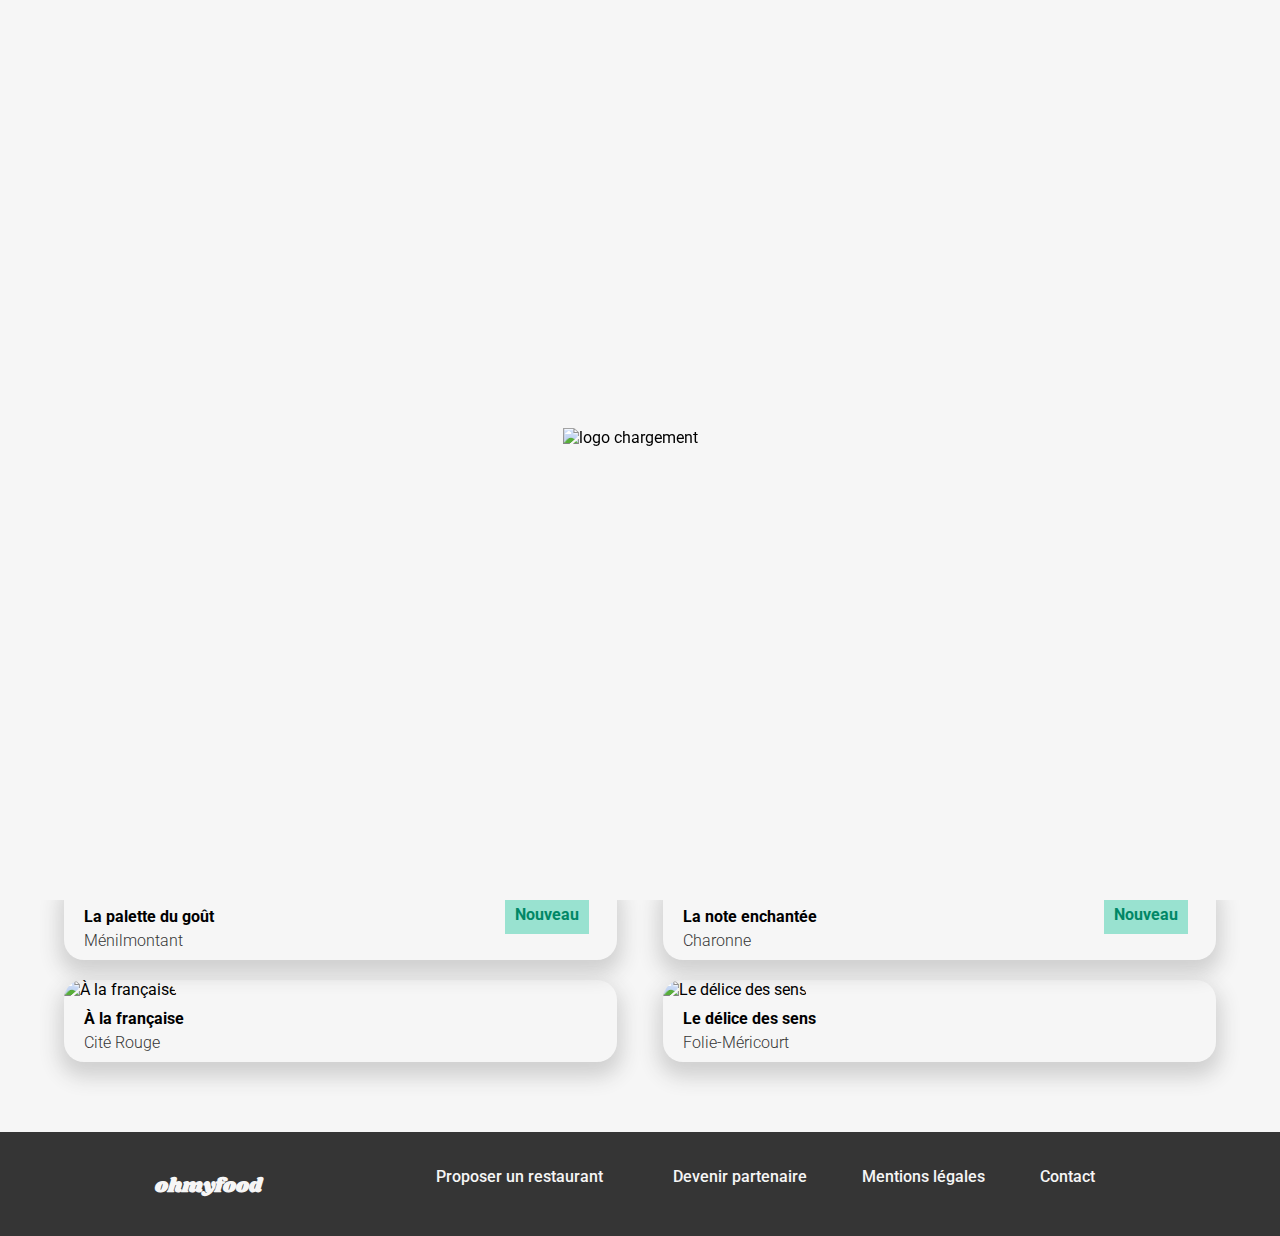
==== commit 0b63fc40: "amelioration banner location pour rendu sur grand ecran" ====
--- a/index.html
+++ b/index.html
@@ -51,11 +51,15 @@
       />
     </header>
     <main class="main-wrapper homepage">
-      <section class="banner-location">
-        <i class="banner-location__icon fas fa-map-marker-alt"></i>
-        <p class="banner-location__city">Paris, Belleville</p>
-      </section>
       <section class="explore">
+        <div class="banner-location">
+          <div class="banner-location__container">
+            <i
+              class="banner-location__container__icon fas fa-map-marker-alt"
+            ></i>
+            <p class="banner-location__container__city">Paris, Belleville</p>
+          </div>
+        </div>
         <div class="reserve">
           <h1 class="reserve__title">Réservez le menu qui vous convient</h1>
           <p class="reserve__subtitle">
@@ -92,7 +96,7 @@
           <a href="lapalettedugout.html" class="restaurant-card">
             <div class="restaurant-card__image">
               <img
-                src="./images/restaurants/jay-wennington-N_Y88TWmGwA-unsplash.jpg"
+                src="./images/restaurants/medium/jay-wennington-N_Y88TWmGwA-unsplash.jpg"
                 alt="La palette du goût"
               />
               <p class="restaurant-card__image__new">Nouveau</p>
@@ -118,7 +122,7 @@
           <a href="lanoteenchantee.html" class="restaurant-card">
             <div class="restaurant-card__image">
               <img
-                src="./images/restaurants/stil-u2Lp8tXIcjw-unsplash.jpg"
+                src="./images/restaurants/medium/stil-u2Lp8tXIcjw-unsplash.jpg"
                 alt="La note enchantée"
               />
               <p class="restaurant-card__image__new">Nouveau</p>
@@ -142,7 +146,7 @@
           <a href="alafrancaise.html" class="restaurant-card">
             <div class="restaurant-card__image">
               <img
-                src="./images/restaurants/toa-heftiba-DQKerTsQwi0-unsplash.jpg"
+                src="./images/restaurants/medium/toa-heftiba-DQKerTsQwi0-unsplash.jpg"
                 alt="À la française"
               />
             </div>
@@ -165,7 +169,7 @@
           <a href="delicedessens.html" class="restaurant-card">
             <div class="restaurant-card__image">
               <img
-                src="images/restaurants/louis-hansel-shotsoflouis-qNBGVyOCY8Q-unsplash.jpg"
+                src="./images/restaurants/medium/louis-hansel-shotsoflouis-qNBGVyOCY8Q-unsplash.jpg"
                 alt="Le délice des sens"
               />
             </div>
--- a/css/styles.css
+++ b/css/styles.css
@@ -86,7 +86,7 @@
   font-family: "Roboto", sans-serif;
   margin: 0;
   padding: 0;
-  background-color: #d5d0d0;
+  background-color: #f0f0f0;
 }
 
 a {
@@ -117,25 +117,38 @@
 }
 
 .banner-location {
+  background-color: #eaeaea;
+  padding-top: 20px;
+}
+.banner-location__container {
   display: flex;
   align-items: center;
   justify-content: center;
-  background-color: #eaeaea;
   color: #353535;
 }
-.banner-location__city {
+.banner-location__container__city {
   font-weight: bold;
   padding: 5px;
   font-size: 18px;
 }
-.banner-location__icon {
+.banner-location__container__icon {
   font-size: 18px;
   padding-right: 15px;
 }
 @media screen and (min-width: 992px) {
   .banner-location {
+    background-color: #f6f6f6;
+  }
+  .banner-location__container {
     color: white;
     background: #99e2d0;
+    max-width: 90%;
+    margin: 0 auto;
+    margin-top: 30px;
+    border-radius: 30px;
+  }
+  .banner-location__container__city {
+    font-size: 24px;
   }
 }
 
@@ -268,6 +281,9 @@
   .restaurant-card {
     flex-basis: 48%;
   }
+  .restaurant-card__image img {
+    height: 400px;
+  }
 }
 
 .menu-card {
@@ -362,7 +378,7 @@
   background-color: #f6f6f6;
   max-width: 100%;
   height: 100%;
-  max-width: 1980px;
+  max-width: 2200px;
   margin: 0 auto;
 }
 
@@ -464,7 +480,7 @@
   align-items: center;
   height: 60px;
   background-color: white;
-  max-width: 1980px;
+  max-width: 2200px;
   margin: 0 auto;
   position: relative;
 }
@@ -490,7 +506,7 @@
   font-size: 18;
   display: flex;
   flex-direction: column;
-  max-width: 1980px;
+  max-width: 2200px;
   margin: 0 auto;
   padding-bottom: 20px;
 }
@@ -734,7 +750,7 @@
 
 @media screen and (min-width: 992px) {
   .delice-des-sens {
-    background-image: url("./../images/restaurants/louis-hansel-shotsoflouis-qNBGVyOCY8Q-unsplash.jpg");
+    background-image: url("./../images/restaurants/large/louis-hansel-shotsoflouis-qNBGVyOCY8Q-unsplash.jpg");
     background-size: cover;
     padding-top: 50px;
     padding-bottom: 50px;
@@ -742,6 +758,33 @@
 }
 
 @media screen and (min-width: 992px) {
+  .la-palette-du-gout {
+    background-image: url("./../images/restaurants/large/jay-wennington-N_Y88TWmGwA-unsplash.jpg");
+    background-size: cover;
+    padding-top: 50px;
+    padding-bottom: 50px;
+  }
+}
+
+@media screen and (min-width: 992px) {
+  .a-la-francaise {
+    background-image: url("./../images/restaurants/large/toa-heftiba-DQKerTsQwi0-unsplash.jpg");
+    background-size: cover;
+    padding-top: 50px;
+    padding-bottom: 50px;
+  }
+}
+
+@media screen and (min-width: 992px) {
+  .la-note-enchantee {
+    background-image: url("./../images/restaurants/large/stil-u2Lp8tXIcjw-unsplash.jpg");
+    background-size: cover;
+    padding-top: 50px;
+    padding-bottom: 50px;
+  }
+}
+
+@media screen and (min-width: 992px) {
   .homepage .footer {
     background-color: #353535;
     color: #f6f6f6;
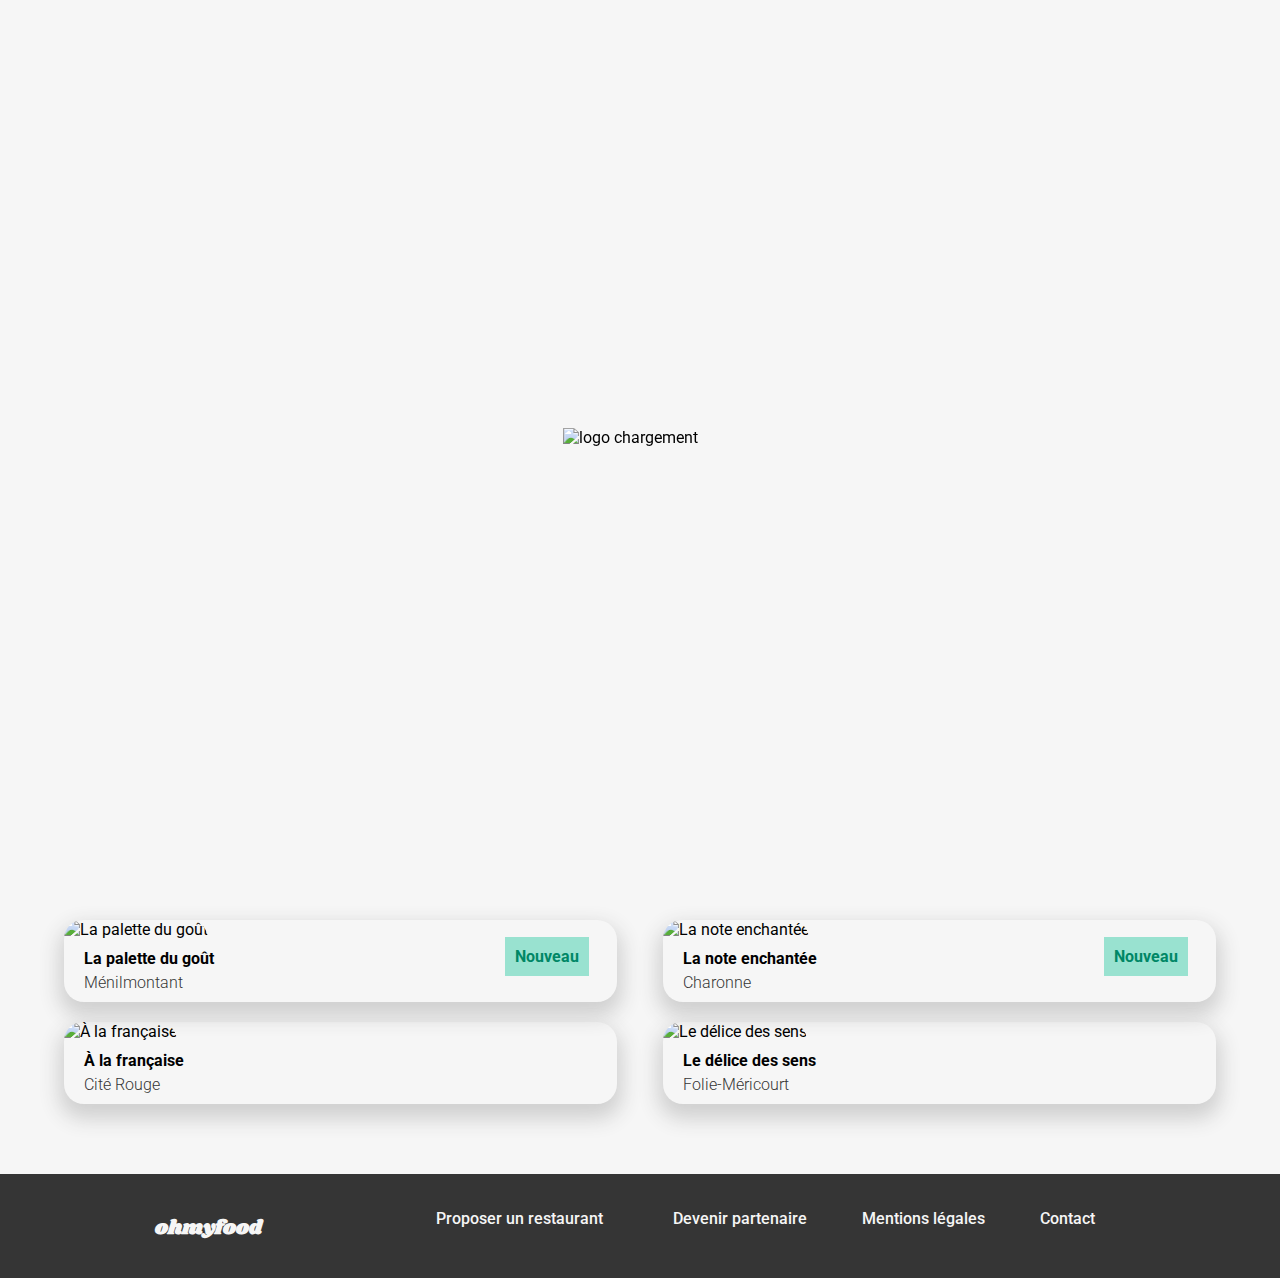
==== commit d729265f: "ajout de commentaires pour structurer le code" ====
--- a/index.html
+++ b/index.html
@@ -34,6 +34,7 @@
     ></script>
   </head>
   <body>
+    <!-- LOADING OVERLAY -->
     <div class="loading">
       <div class="loading__container">
         <div class="loading__container__logo">
@@ -42,7 +43,9 @@
         <div class="loading__container__loader"></div>
       </div>
     </div>
-
+    <!-- END LOADING OVERLAY -->
+
+    <!-- HEADER  -->
     <header class="header">
       <img
         class="header__logo"
@@ -50,7 +53,11 @@
         alt="logo ohmyfood"
       />
     </header>
+    <!-- END HEADER -->
+
+    <!-- MAIN -->
     <main class="main-wrapper homepage">
+      <!-- EXPLORE -->
       <section class="explore">
         <div class="banner-location">
           <div class="banner-location__container">
@@ -68,6 +75,9 @@
           <button class="button-submit">Explorer nos restaurants</button>
         </div>
       </section>
+      <!-- END EXPLORE -->
+
+      <!-- OPERATIONS -->
       <section class="operations">
         <h2 class="operations__title">Fonctionnement</h2>
         <div class="operations__rows">
@@ -90,6 +100,9 @@
           </div>
         </div>
       </section>
+      <!-- END OPERATIONS -->
+
+      <!-- RESTAURANTS -->
       <section class="restaurants">
         <h2 class="restaurants__title">Restaurants</h2>
         <div class="restaurants__cards">
@@ -192,7 +205,11 @@
           </a>
         </div>
       </section>
+      <!-- END RESTAURANTS -->
     </main>
+    <!-- END MAIN -->
+
+    <!-- FOOTER -->
     <footer class="footer footer--darker">
       <h5 class="footer__title">ohmyfood</h5>
       <div class="footer__links footer--darker__links">
@@ -211,5 +228,6 @@
         </p>
       </div>
     </footer>
+    <!-- END FOOTER -->
   </body>
 </html>
--- a/css/styles.css
+++ b/css/styles.css
@@ -86,7 +86,7 @@
   font-family: "Roboto", sans-serif;
   margin: 0;
   padding: 0;
-  background-color: #f0f0f0;
+  background-color: #dddddd;
 }
 
 a {
@@ -174,7 +174,10 @@
 }
 @media screen and (min-width: 992px) {
   .button-submit {
-    font-size: 22px;
+    margin-top: 30px;
+    font-size: 24px;
+    padding-top: 20px;
+    padding-bottom: 20px;
   }
 }
 
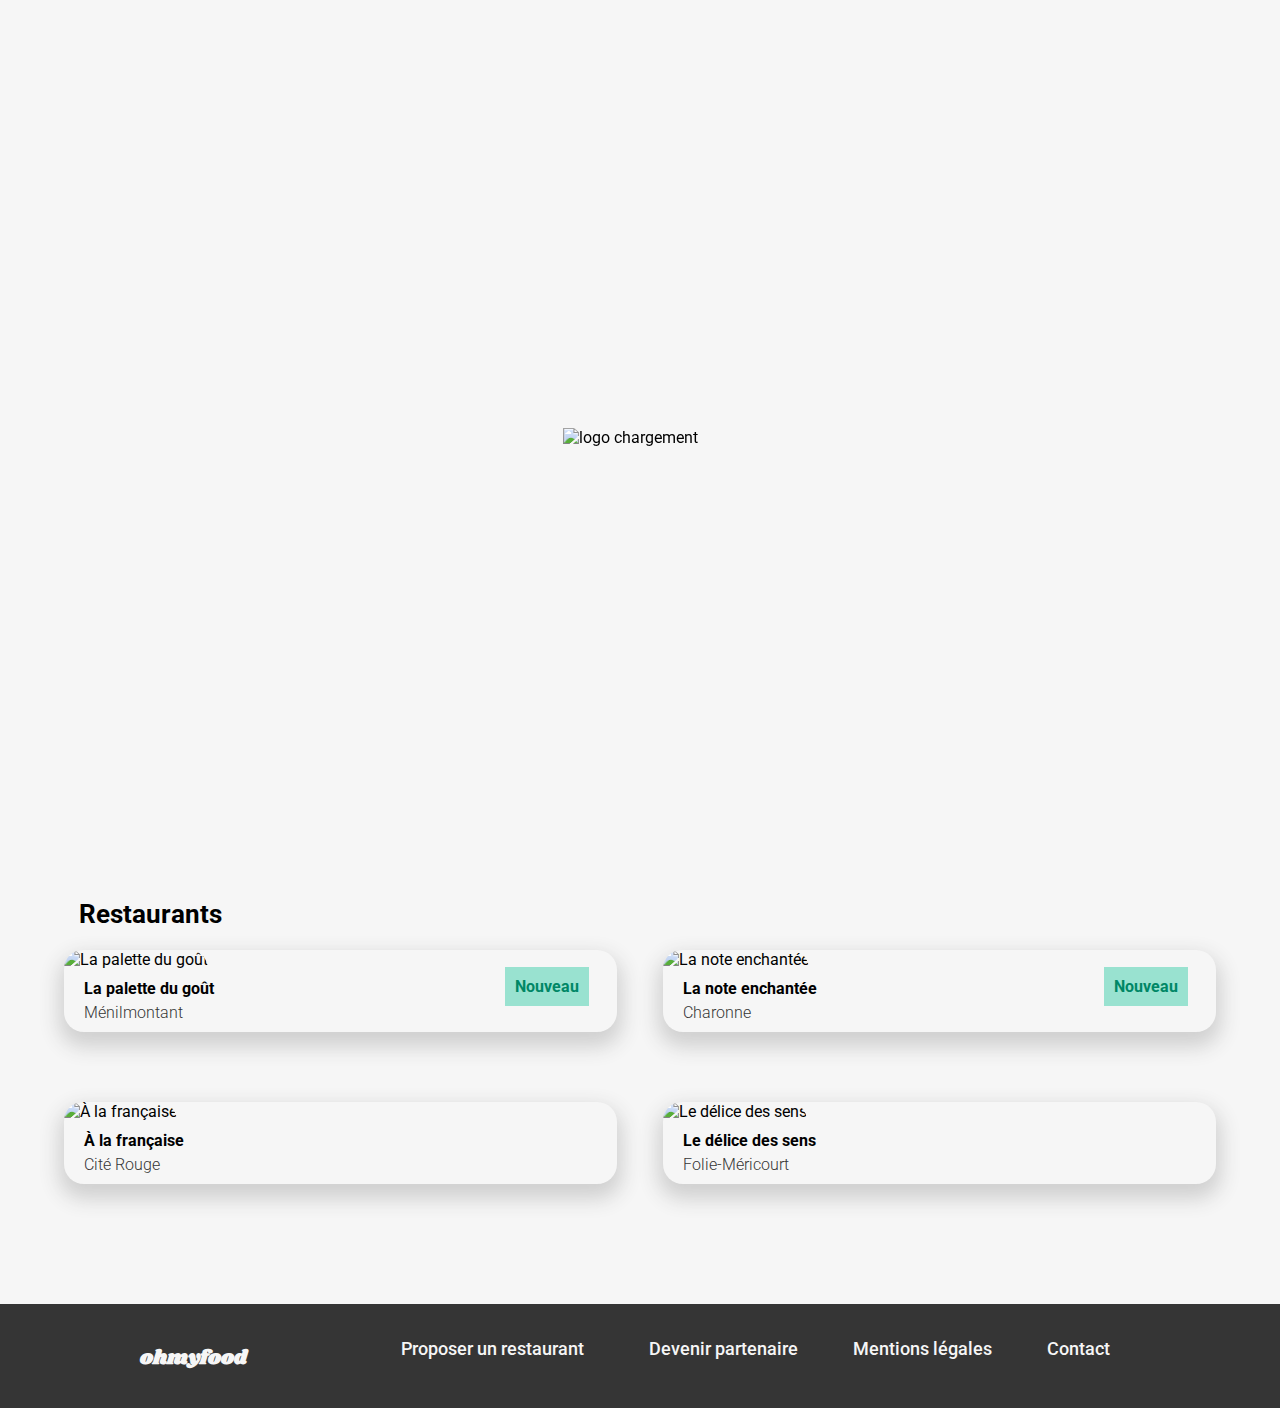
==== commit 0c6c119e: "correction e bug mineurs et changement reso maximum" ====
--- a/index.html
+++ b/index.html
@@ -6,6 +6,7 @@
     <meta name="title" content="Ohmyfood" />
     <meta name="description" content="Réservation de repas" />
     <title>Ohmyfood, trouvez le restaurant qu'il vous faut</title>
+    <link rel="stylesheet" href="style/normalize.css" />
     <link rel="stylesheet" href="./css/styles.css" />
     <link rel="icon" href="./assets/logo/favicon.png" />
     <link
@@ -26,8 +27,6 @@
       href="./images/logo/favicon-180x180.png"
     />
 
-    <link rel="stylesheet" href="style/normalize.css" />
-    <link rel="stylesheet" href="style/style.css" />
     <script
       src="https://kit.fontawesome.com/422528e6a9.js"
       crossorigin="anonymous"
@@ -215,13 +214,13 @@
       <div class="footer__links footer--darker__links">
         <p class="footer__links__link footer--darker__links__link">
           <i class="fas fa-utensils"></i>
-          <span>Proposer un restaurant</span>
-        </p>
-        <p class="footer__links__link footer--darker__links__link">
-          <i class="fas fa-hands-helping"></i><span>Devenir partenaire</span>
-        </p>
-        <p class="footer__links__link footer--darker__links__link">
-          Mentions légales
+          <a href="">Proposer un restaurant</a>
+        </p>
+        <p class="footer__links__link footer--darker__links__link">
+          <i class="fas fa-hands-helping"></i><a href="">Devenir partenaire</a>
+        </p>
+        <p class="footer__links__link footer--darker__links__link">
+          <a href="">Mentions légales</a>
         </p>
         <p class="footer__links__link footer--darker__links__link">
           <a href="mailto:example@mail.com">Contact</a>
--- a/css/styles.css
+++ b/css/styles.css
@@ -283,6 +283,7 @@
 @media screen and (min-width: 992px) {
   .restaurant-card {
     flex-basis: 48%;
+    margin-bottom: 70px;
   }
   .restaurant-card__image img {
     height: 400px;
@@ -294,12 +295,16 @@
   flex-basis: 85%;
   padding-left: 20px;
   margin-bottom: 20px;
-  border: 1px solid #eaeaea;
-  display: flex;
-  box-shadow: 0px 5px 15px 5px #e0e0e0;
+  display: flex;
   text-overflow: ellipsis;
   overflow: hidden;
   position: relative;
+  background-color: white;
+  transition: all 500ms;
+  box-shadow: 0px 5px 15px 5px #e0e0e0;
+}
+.menu-card:hover {
+  box-shadow: 0px 10px 20px 5px #d0d0d0;
 }
 .menu-card:hover .menu-card__infos {
   max-width: 80%;
@@ -381,7 +386,7 @@
   background-color: #f6f6f6;
   max-width: 100%;
   height: 100%;
-  max-width: 2200px;
+  max-width: 1800px;
   margin: 0 auto;
 }
 
@@ -483,7 +488,7 @@
   align-items: center;
   height: 60px;
   background-color: white;
-  max-width: 2200px;
+  max-width: 1800px;
   margin: 0 auto;
   position: relative;
 }
@@ -491,6 +496,10 @@
   position: absolute;
   left: 5%;
   font-size: 25px;
+  transition: all 300ms;
+}
+.header__arrow:hover {
+  opacity: 0.6;
 }
 @media screen and (min-width: 992px) {
   .header {
@@ -506,10 +515,10 @@
   color: white;
   padding-top: 5px;
   font-weight: 500;
-  font-size: 18;
+  font-size: 18px;
   display: flex;
   flex-direction: column;
-  max-width: 2200px;
+  max-width: 1800px;
   margin: 0 auto;
   padding-bottom: 20px;
 }
@@ -524,8 +533,8 @@
 .footer__links__link {
   margin: 5px;
 }
-.footer__links__link span {
-  padding-left: 15px;
+.footer__links__link i {
+  margin-right: 10px;
 }
 .footer__links__link a {
   text-decoration: none;
@@ -565,7 +574,7 @@
 }
 
 .banner img {
-  height: 250px;
+  height: 320px;
   width: 100%;
   object-fit: cover;
 }
@@ -588,7 +597,9 @@
     max-width: 90%;
     margin: 0 auto;
     border-radius: 30px;
-    padding: 20px;
+  }
+  .operations__title {
+    padding-left: 15px;
   }
   .operations__rows {
     display: flex;
@@ -658,6 +669,8 @@
 .menu__title {
   display: flex;
   justify-content: space-between;
+  width: 90%;
+  margin: 0 auto;
   align-items: center;
   padding: 20px;
 }
@@ -772,6 +785,7 @@
 @media screen and (min-width: 992px) {
   .a-la-francaise {
     background-image: url("./../images/restaurants/large/toa-heftiba-DQKerTsQwi0-unsplash.jpg");
+    display: absolute;
     background-size: cover;
     padding-top: 50px;
     padding-bottom: 50px;
